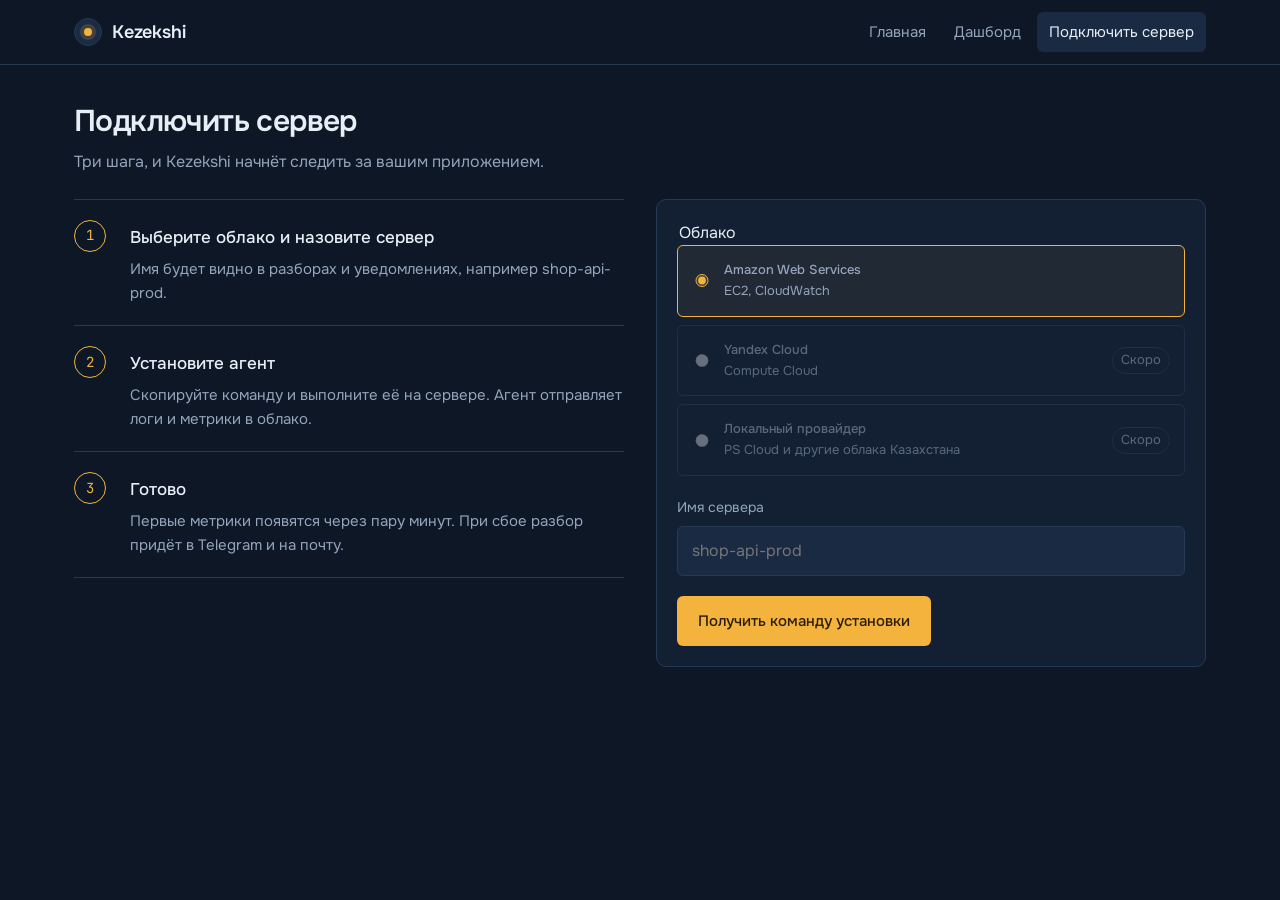
==== src/dashboard/connect.html @ acb70872 "Add files via upload" ====
<!doctype html>
<html lang="ru">
<head>
  <meta charset="utf-8">
  <meta name="viewport" content="width=device-width, initial-scale=1">
  <title>Подключить сервер — Kezekshi</title>
  <link rel="preconnect" href="https://fonts.googleapis.com">
  <link rel="preconnect" href="https://fonts.gstatic.com" crossorigin>
  <link href="https://fonts.googleapis.com/css2?family=Onest:wght@400;500;600&family=JetBrains+Mono:wght@400&display=swap" rel="stylesheet">
  <link rel="stylesheet" href="assets/style.css">
</head>
<body>
  <header class="topbar">
    <div class="wrap">
      <a class="brand" href="index.html"><span class="brand-mark" aria-hidden="true"></span><span class="brand-name">Kezekshi</span></a>
      <nav class="nav" aria-label="Основное меню">
        <a href="index.html">Главная</a>
        <a href="dashboard.html">Дашборд</a>
        <a href="connect.html" aria-current="page">Подключить сервер</a>
      </nav>
    </div>
  </header>

  <main class="wrap">
    <div class="page-head">
      <div>
        <h1>Подключить сервер</h1>
        <p>Три шага, и Kezekshi начнёт следить за вашим приложением.</p>
      </div>
    </div>

    <div class="connect-grid">
      <ol class="connect-steps">
        <li>
          <span class="num">1</span>
          <div><h3>Выберите облако и назовите сервер</h3><p>Имя будет видно в разборах и уведомлениях, например shop-api-prod.</p></div>
        </li>
        <li>
          <span class="num">2</span>
          <div><h3>Установите агент</h3><p>Скопируйте команду и выполните её на сервере. Агент отправляет логи и метрики в облако.</p></div>
        </li>
        <li>
          <span class="num">3</span>
          <div><h3>Готово</h3><p>Первые метрики появятся через пару минут. При сбое разбор придёт в Telegram и на почту.</p></div>
        </li>
      </ol>

      <section class="panel">
        <div class="panel-body">
          <form id="connect-form" novalidate>
            <fieldset>
              <legend>Облако</legend>
              <div class="cloud-options">
                <label class="cloud-opt">
                  <input type="radio" name="cloud" value="aws" checked>
                  <span><b>Amazon Web Services</b><span>EC2, CloudWatch</span></span>
                  <span></span>
                </label>
                <label class="cloud-opt is-disabled">
                  <input type="radio" name="cloud" value="yandex" disabled>
                  <span><b>Yandex Cloud</b><span>Compute Cloud</span></span>
                  <span class="soon">Скоро</span>
                </label>
                <label class="cloud-opt is-disabled">
                  <input type="radio" name="cloud" value="local" disabled>
                  <span><b>Локальный провайдер</b><span>PS Cloud и другие облака Казахстана</span></span>
                  <span class="soon">Скоро</span>
                </label>
              </div>
            </fieldset>

            <div class="form-field">
              <label for="server-name">Имя сервера</label>
              <input class="input" id="server-name" name="server" placeholder="shop-api-prod" autocomplete="off" aria-describedby="server-error">
              <div class="field-error" id="server-error" hidden>Введите имя: латинские буквы, цифры и дефис, от 3 до 40 символов.</div>
            </div>

            <button class="btn btn-primary" type="submit">Получить команду установки</button>
          </form>

          <div class="result" id="result" hidden>
            <h3>Команда для сервера <span id="result-name"></span></h3>
            <p>Выполните её на сервере под пользователем с правами sudo. Ключ показан один раз.</p>
            <pre class="logs" id="install-cmd"></pre>
            <p style="margin-top:12px"><button class="btn btn-ghost btn-small" type="button" id="copy-btn">Скопировать команду</button></p>
          </div>
        </div>
      </section>
    </div>
  </main>

  <div class="toast" id="toast" role="status" hidden></div>
  <script src="assets/connect.js"></script>
</body>
</html>
---- src/dashboard/assets/style.css ----
:root {
  --ink: #0d1726;
  --night: #132034;
  --night-2: #1a2a42;
  --line: #263a56;
  --text: #e8eef6;
  --muted: #93a4bb;
  --signal: #f3b33d;
  --signal-ink: #2b1d02;
  --alert: #f0675d;
  --calm: #58c9a6;
  --radius-s: 6px;
  --radius-m: 10px;
  --font: "Onest", system-ui, -apple-system, "Segoe UI", sans-serif;
  --mono: "JetBrains Mono", ui-monospace, Menlo, Consolas, monospace;
}

* { box-sizing: border-box; }
html { -webkit-text-size-adjust: 100%; }
body {
  margin: 0;
  background: var(--ink);
  color: var(--text);
  font-family: var(--font);
  font-size: 16px;
  line-height: 1.6;
}
a { color: inherit; }
img, svg { display: block; max-width: 100%; }
button, input, select { font: inherit; color: inherit; }
:focus-visible { outline: 2px solid var(--signal); outline-offset: 3px; border-radius: 4px; }

.wrap { width: 100%; max-width: 1180px; margin: 0 auto; padding: 0 24px; }

/* header */
.topbar { border-bottom: 1px solid var(--line); background: var(--ink); position: sticky; top: 0; z-index: 10; }
.topbar .wrap { display: flex; align-items: center; justify-content: space-between; height: 64px; gap: 16px; }
.brand { display: flex; align-items: center; gap: 10px; text-decoration: none; font-weight: 600; font-size: 18px; letter-spacing: -0.01em; }
.brand-mark { width: 28px; height: 28px; border-radius: 50%; background: var(--night-2); border: 1px solid var(--line); position: relative; }
.brand-mark::after { content: ""; position: absolute; width: 8px; height: 8px; border-radius: 50%; background: var(--signal); top: 9px; left: 9px; box-shadow: 0 0 0 4px rgba(243,179,61,.18); }
.nav { display: flex; gap: 4px; }
.nav a { text-decoration: none; color: var(--muted); padding: 8px 12px; border-radius: var(--radius-s); font-size: 15px; }
.nav a:hover { color: var(--text); }
.nav a[aria-current="page"] { color: var(--text); background: var(--night-2); }

/* buttons */
.btn { display: inline-flex; align-items: center; justify-content: center; gap: 8px; padding: 12px 20px; border-radius: var(--radius-s); border: 1px solid transparent; text-decoration: none; font-weight: 500; cursor: pointer; font-size: 15px; }
.btn-primary { background: var(--signal); color: var(--signal-ink); }
.btn-primary:hover { background: #f7c35f; }
.btn-ghost { border-color: var(--line); background: transparent; }
.btn-ghost:hover { border-color: var(--muted); }
.btn-small { padding: 8px 12px; font-size: 14px; }

/* landing hero */
.hero { padding: 88px 0 72px; }
.hero .wrap { display: grid; grid-template-columns: 1.05fr 1fr; gap: 56px; align-items: center; }
.hero h1 { font-size: clamp(36px, 5vw, 60px); line-height: 1.05; letter-spacing: -0.03em; font-weight: 600; margin: 0 0 24px; }
.hero p.lead { font-size: 19px; color: var(--muted); max-width: 34em; margin: 0 0 32px; }
.hero-actions { display: flex; gap: 12px; flex-wrap: wrap; }

.pager { background: var(--night); border: 1px solid var(--line); border-radius: var(--radius-m); padding: 8px 0; }
.pager-head { display: flex; justify-content: space-between; padding: 12px 20px 14px; border-bottom: 1px solid var(--line); color: var(--muted); font-size: 14px; }
.pager-row { display: grid; grid-template-columns: 64px 1fr; gap: 16px; padding: 16px 20px; border-bottom: 1px solid var(--line); }
.pager-row:last-child { border-bottom: 0; }
.pager-time { font-family: var(--mono); font-size: 14px; color: var(--muted); padding-top: 2px; }
.pager-row strong { display: block; font-weight: 500; }
.pager-row span { color: var(--muted); font-size: 14px; }
.pager-row.is-alert .pager-time { color: var(--alert); }
.pager-row.is-ai .pager-time { color: var(--signal); }
.pager-row.is-done .pager-time { color: var(--calm); }

@media (prefers-reduced-motion: no-preference) {
  .pager-row { opacity: 0; transform: translateY(6px); animation: pagerIn .45s ease-out forwards; }
  .pager-row:nth-child(2) { animation-delay: .3s; }
  .pager-row:nth-child(3) { animation-delay: 1.1s; }
  .pager-row:nth-child(4) { animation-delay: 1.9s; }
  .pager-row:nth-child(5) { animation-delay: 2.6s; }
}
@keyframes pagerIn { to { opacity: 1; transform: none; } }

/* sections */
.section { padding: 72px 0; border-top: 1px solid var(--line); }
.section h2 { font-size: clamp(26px, 3vw, 36px); letter-spacing: -0.02em; line-height: 1.15; margin: 0 0 16px; font-weight: 600; max-width: 22em; }
.section > .wrap > p { color: var(--muted); max-width: 40em; margin: 0 0 40px; font-size: 17px; }

.steps { list-style: none; margin: 0; padding: 0; display: grid; grid-template-columns: repeat(3, 1fr); gap: 0; border: 1px solid var(--line); border-radius: var(--radius-m); overflow: hidden; }
.steps li { padding: 28px; border-right: 1px solid var(--line); }
.steps li:last-child { border-right: 0; }
.step-n { font-family: var(--mono); color: var(--signal); font-size: 14px; display: block; margin-bottom: 16px; }
.steps h3 { margin: 0 0 8px; font-size: 19px; font-weight: 500; }
.steps p { margin: 0; color: var(--muted); font-size: 15px; }

.split { display: grid; grid-template-columns: 1fr 1fr; gap: 48px; align-items: start; }
.facts { margin: 0; padding: 0; list-style: none; }
.facts li { padding: 18px 0; border-bottom: 1px solid var(--line); display: grid; grid-template-columns: 160px 1fr; gap: 16px; }
.facts li:first-child { border-top: 1px solid var(--line); }
.facts b { font-weight: 500; }
.facts span { color: var(--muted); }

.cta-band { padding: 72px 0 96px; border-top: 1px solid var(--line); }
.cta-band .wrap { display: flex; justify-content: space-between; align-items: center; gap: 24px; flex-wrap: wrap; }
.cta-band h2 { margin: 0; font-size: clamp(24px, 3vw, 32px); letter-spacing: -0.02em; font-weight: 600; }

.footer { border-top: 1px solid var(--line); padding: 24px 0; color: var(--muted); font-size: 14px; }

/* dashboard */
.page-head { padding: 32px 0 24px; display: flex; justify-content: space-between; align-items: flex-end; gap: 16px; flex-wrap: wrap; }
.page-head h1 { margin: 0; font-size: 30px; letter-spacing: -0.02em; font-weight: 600; }
.page-head p { margin: 4px 0 0; color: var(--muted); }
.source-pill { font-size: 13px; color: var(--muted); border: 1px solid var(--line); border-radius: 999px; padding: 4px 12px; display: inline-flex; align-items: center; gap: 8px; }
.source-pill::before { content: ""; width: 7px; height: 7px; border-radius: 50%; background: var(--muted); }
.source-pill.is-live::before { background: var(--calm); }

.stats { display: grid; grid-template-columns: repeat(4, 1fr); border: 1px solid var(--line); border-radius: var(--radius-m); overflow: hidden; margin-bottom: 24px; }
.stat { padding: 20px; border-right: 1px solid var(--line); background: var(--night); }
.stat:last-child { border-right: 0; }
.stat-value { font-size: 30px; font-weight: 600; letter-spacing: -0.02em; line-height: 1.1; }
.stat-label { color: var(--muted); font-size: 14px; margin-top: 4px; }
.stat.is-open .stat-value { color: var(--alert); }

.panel { min-width: 0; background: var(--night); border: 1px solid var(--line); border-radius: var(--radius-m); }
.panel-head { display: flex; justify-content: space-between; align-items: center; padding: 16px 20px; border-bottom: 1px solid var(--line); gap: 12px; flex-wrap: wrap; }
.panel-head h2 { margin: 0; font-size: 16px; font-weight: 500; }
.panel-body { padding: 20px; }

.top-grid { display: grid; grid-template-columns: 1.6fr 1fr; gap: 24px; margin-bottom: 24px; }
.chart-svg { width: 100%; height: 180px; }
.chart-legend { display: flex; gap: 16px; font-size: 13px; color: var(--muted); margin-top: 12px; }
.chart-legend i { display: inline-block; width: 10px; height: 10px; border-radius: 2px; margin-right: 6px; vertical-align: -1px; }

.break-grid { display: grid; grid-template-columns: 1fr 1fr; gap: 10px; }
.break-btn { text-align: left; background: var(--night-2); border: 1px solid var(--line); border-radius: var(--radius-s); padding: 14px; cursor: pointer; }
.break-btn:hover { border-color: var(--signal); }
.break-btn b { display: block; font-weight: 500; font-size: 15px; }
.break-btn span { color: var(--muted); font-size: 13px; }
.break-note { color: var(--muted); font-size: 13px; margin: 12px 0 0; }

.main-grid { display: grid; grid-template-columns: 400px 1fr; gap: 24px; margin-bottom: 48px; align-items: start; }
.filters { display: flex; gap: 6px; flex-wrap: wrap; }
.chip { border: 1px solid var(--line); background: transparent; border-radius: 999px; padding: 4px 12px; font-size: 13px; cursor: pointer; color: var(--muted); }
.chip[aria-pressed="true"] { background: var(--night-2); color: var(--text); border-color: var(--muted); }

.inc-list { list-style: none; margin: 0; padding: 0; max-height: 640px; overflow-y: auto; }
.inc-item { border-bottom: 1px solid var(--line); }
.inc-item:last-child { border-bottom: 0; }
.inc-item button { width: 100%; text-align: left; background: transparent; border: 0; padding: 16px 20px; cursor: pointer; display: grid; grid-template-columns: 10px 1fr auto; gap: 12px; align-items: start; }
.inc-item button:hover { background: var(--night-2); }
.inc-item button[aria-current="true"] { background: var(--night-2); box-shadow: inset 3px 0 0 var(--signal); }
.sev-dot { width: 10px; height: 10px; border-radius: 50%; margin-top: 7px; }
.sev-critical { background: var(--alert); }
.sev-high { background: var(--signal); }
.sev-medium { background: #7f9bd1; }
.sev-low { background: var(--muted); }
.inc-title { font-weight: 500; font-size: 15px; line-height: 1.4; }
.inc-meta { color: var(--muted); font-size: 13px; display: inline-block; margin-top: 2px; }
.status { font-size: 12px; padding: 2px 8px; border-radius: 999px; white-space: nowrap; }
.status-open { background: rgba(240,103,93,.15); color: #ff9a92; }
.status-resolved { background: rgba(88,201,166,.14); color: #86e0c3; }

.detail-empty { padding: 48px 24px; color: var(--muted); text-align: center; }
.detail-head { padding: 24px; border-bottom: 1px solid var(--line); }
.detail-head h2 { margin: 0 0 8px; font-size: 22px; letter-spacing: -0.01em; font-weight: 600; line-height: 1.3; }
.detail-tags { display: flex; gap: 8px; flex-wrap: wrap; align-items: center; color: var(--muted); font-size: 14px; }
.tag { border: 1px solid var(--line); border-radius: 999px; padding: 2px 10px; font-size: 13px; }
.detail-section { padding: 20px 24px; border-bottom: 1px solid var(--line); }
.detail-section:last-child { border-bottom: 0; }
.detail-section h3 { margin: 0 0 10px; font-size: 14px; font-weight: 500; color: var(--muted); }
.detail-section p { margin: 0; }
.ai-cause { border-left: 3px solid var(--signal); padding-left: 16px; }
.reco { margin: 0; padding-left: 20px; }
.reco li { margin-bottom: 6px; }
.metric-row { display: grid; grid-template-columns: repeat(auto-fit, minmax(140px, 1fr)); gap: 12px; }
.metric { background: var(--night-2); border-radius: var(--radius-s); padding: 12px 14px; }
.metric b { display: block; font-size: 20px; font-weight: 600; }
.metric span { color: var(--muted); font-size: 13px; }
.fix-box { background: rgba(88,201,166,.08); border: 1px solid rgba(88,201,166,.35); border-radius: var(--radius-s); padding: 12px 14px; font-size: 15px; }
.fix-box.is-off { background: transparent; border-color: var(--line); color: var(--muted); }
.logs { background: #0a1220; border: 1px solid var(--line); border-radius: var(--radius-s); padding: 14px; font-family: var(--mono); font-size: 12.5px; line-height: 1.7; overflow-x: auto; margin: 0; white-space: pre; color: #c6d2e2; }
.logs .lv-error { color: #ff8f86; }
.logs .lv-warn { color: var(--signal); }

.toast { position: fixed; bottom: 24px; left: 50%; transform: translateX(-50%); background: var(--night-2); border: 1px solid var(--line); padding: 12px 18px; border-radius: var(--radius-s); font-size: 14px; max-width: calc(100% - 32px); z-index: 50; }
.toast[hidden] { display: none; }

/* connect */
.connect-grid { display: grid; grid-template-columns: 1fr 1fr; gap: 32px; padding-bottom: 64px; align-items: start; }
.connect-steps { list-style: none; margin: 0; padding: 0; }
.connect-steps li { display: grid; grid-template-columns: 40px 1fr; gap: 16px; padding: 20px 0; border-bottom: 1px solid var(--line); }
.connect-steps li:first-child { border-top: 1px solid var(--line); }
.connect-steps .num { width: 32px; height: 32px; border-radius: 50%; border: 1px solid var(--signal); color: var(--signal); display: grid; place-items: center; font-family: var(--mono); font-size: 14px; }
.connect-steps h3 { margin: 4px 0 6px; font-size: 17px; font-weight: 500; }
.connect-steps p { margin: 0; color: var(--muted); font-size: 15px; }

.form-field { margin-bottom: 20px; }
.form-field label, .form-field legend { display: block; font-size: 14px; color: var(--muted); margin-bottom: 8px; padding: 0; }
fieldset { border: 0; margin: 0 0 20px; padding: 0; }
.input { width: 100%; background: var(--night-2); border: 1px solid var(--line); border-radius: var(--radius-s); padding: 11px 14px; }
.input:focus { border-color: var(--signal); outline: none; }
.cloud-options { display: grid; gap: 8px; }
.cloud-opt { display: grid; grid-template-columns: 20px 1fr auto; gap: 12px; align-items: center; border: 1px solid var(--line); border-radius: var(--radius-s); padding: 14px; cursor: pointer; }
.cloud-opt:has(input:checked) { border-color: var(--signal); background: rgba(243,179,61,.06); }
.cloud-opt.is-disabled { cursor: not-allowed; opacity: .55; }
.cloud-opt input { accent-color: var(--signal); margin: 0; }
.cloud-opt b { font-weight: 500; display: block; }
.cloud-opt span { color: var(--muted); font-size: 13px; }
.soon { font-size: 12px; border: 1px solid var(--line); border-radius: 999px; padding: 2px 8px; color: var(--muted); }
.field-error { color: #ff9a92; font-size: 13px; margin-top: 6px; }
.field-error[hidden] { display: none; }
.result { margin-top: 24px; }
.result[hidden] { display: none; }
.result h3 { margin: 0 0 8px; font-size: 16px; font-weight: 500; }
.result p { color: var(--muted); margin: 0 0 12px; font-size: 15px; }

@media (max-width: 960px) {
  .hero .wrap, .split, .top-grid, .main-grid, .connect-grid { grid-template-columns: 1fr; }
  .hero { padding: 56px 0 48px; }
  .stats { grid-template-columns: repeat(2, 1fr); }
  .stat:nth-child(2) { border-right: 0; }
  .stat:nth-child(-n+2) { border-bottom: 1px solid var(--line); }
}
@media (max-width: 720px) {
  .wrap { padding: 0 16px; }
  .steps { grid-template-columns: 1fr; }
  .steps li { border-right: 0; border-bottom: 1px solid var(--line); }
  .steps li:last-child { border-bottom: 0; }
  .facts li { grid-template-columns: 1fr; gap: 4px; }
  .nav a { padding: 8px; font-size: 14px; }
  .brand-name { display: none; }
  .break-grid { grid-template-columns: 1fr; }
}

.log-table { width: 100%; border-collapse: collapse; font-size: 14px; }
.log-table th { text-align: left; color: var(--muted); font-weight: 500; font-size: 13px; padding: 6px 8px; border-bottom: 1px solid var(--line); }
.log-table td { padding: 8px; border-bottom: 1px solid var(--line); vertical-align: top; }
.log-table td.lv-error { color: #ff8f86; }
.log-table td.lv-warn { color: var(--signal); }
.log-table td:last-child, .log-table th:last-child { text-align: right; }
.alarm-list {
  list-style: none;
  margin: 0;
  padding: 0;
}
.alarm-item {
  border-bottom: 1px solid var(--line);
}
.alarm-item:last-child {
  border-bottom: 0;
}
.alarm-item button {
  width: 100%;
  text-align: left;
  background: transparent;
  color: var(--text);
  border: 0;
  padding: 14px 20px;
  cursor: pointer;
  display: grid;
  gap: 8px;
}
.alarm-item button:hover {
  background: var(--night-2);
}
.alarm-top {
  display: flex;
  justify-content: space-between;
  align-items: center;
  gap: 12px;
}
.alarm-name {
  font-weight: 500;
  font-size: 15px;
}
.alarm-bar {
  height: 6px;
  background: var(--night-2);
  border-radius: 3px;
  overflow: hidden;
}
.alarm-bar i {
  display: block;
  height: 100%;
  background: var(--signal);
  border-radius: 3px;
}ы
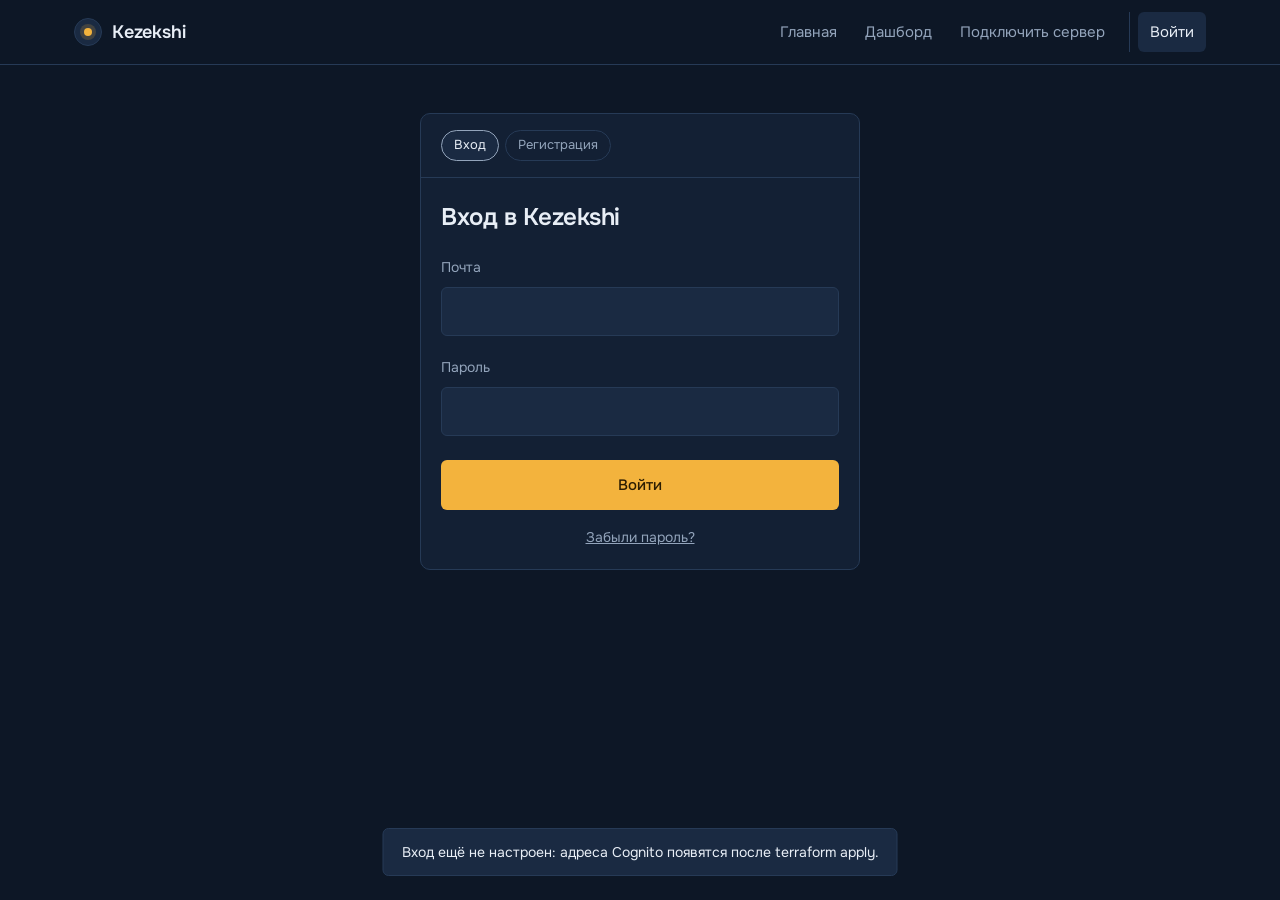
==== commit eb476e65: "Accounts: sign-in, own servers and own Telegram for every user Cognito user pool (email + password)," ====
--- a/src/dashboard/connect.html
+++ b/src/dashboard/connect.html
@@ -41,7 +41,7 @@
         </li>
         <li>
           <span class="num">3</span>
-          <div><h3>Готово</h3><p>Первые метрики появятся через пару минут. При сбое разбор придёт в Telegram и на почту.</p></div>
+          <div><h3>Готово</h3><p>Первые метрики появятся через пару минут. Сервер появится в «Мои серверы» на дашборде, а разборы сбоев придут в ваш Telegram (подключается там же).</p></div>
         </li>
       </ol>
 
@@ -90,6 +90,8 @@
   </main>
 
   <div class="toast" id="toast" role="status" hidden></div>
+  <script src="assets/config.js"></script>
+  <script src="assets/auth.js"></script>
   <script src="assets/connect.js"></script>
 </body>
 </html>
--- a/src/dashboard/assets/style.css
+++ b/src/dashboard/assets/style.css
@@ -111,7 +111,7 @@
 .source-pill::before { content: ""; width: 7px; height: 7px; border-radius: 50%; background: var(--muted); }
 .source-pill.is-live::before { background: var(--calm); }
 
-.stats { display: grid; grid-template-columns: repeat(4, 1fr); border: 1px solid var(--line); border-radius: var(--radius-m); overflow: hidden; margin-bottom: 24px; }
+.stats { display: grid; grid-template-columns: repeat(3, 1fr); border: 1px solid var(--line); border-radius: var(--radius-m); overflow: hidden; margin-bottom: 24px; }
 .stat { padding: 20px; border-right: 1px solid var(--line); background: var(--night); }
 .stat:last-child { border-right: 0; }
 .stat-value { font-size: 30px; font-weight: 600; letter-spacing: -0.02em; line-height: 1.1; }
@@ -214,9 +214,6 @@
 @media (max-width: 960px) {
   .hero .wrap, .split, .top-grid, .main-grid, .connect-grid { grid-template-columns: 1fr; }
   .hero { padding: 56px 0 48px; }
-  .stats { grid-template-columns: repeat(2, 1fr); }
-  .stat:nth-child(2) { border-right: 0; }
-  .stat:nth-child(-n+2) { border-bottom: 1px solid var(--line); }
 }
 @media (max-width: 720px) {
   .wrap { padding: 0 16px; }
@@ -227,6 +224,9 @@
   .nav a { padding: 8px; font-size: 14px; }
   .brand-name { display: none; }
   .break-grid { grid-template-columns: 1fr; }
+  .stat { padding: 16px 12px; }
+  .stat-value { font-size: 24px; }
+  .stat-label { font-size: 13px; }
 }
 
 .log-table { width: 100%; border-collapse: collapse; font-size: 14px; }
@@ -281,4 +281,40 @@
   height: 100%;
   background: var(--signal);
   border-radius: 3px;
-}ы+}
+
+/* вход и личный кабинет */
+.nav-auth { display: inline-flex; align-items: center; gap: 4px; margin-left: 8px; padding-left: 8px; border-left: 1px solid var(--line); }
+.nav-user { color: var(--muted); font-size: 14px; max-width: 180px; overflow: hidden; text-overflow: ellipsis; white-space: nowrap; }
+.auth-wrap { display: flex; justify-content: center; padding: 48px 24px 96px; }
+.auth-panel { width: 100%; max-width: 440px; }
+.auth-title { font-size: 24px; font-weight: 600; letter-spacing: -0.02em; margin: 0 0 20px; }
+.auth-btn { width: 100%; margin-top: 4px; }
+.auth-hint { color: var(--muted); font-size: 14px; margin: 6px 0 16px; }
+.auth-links { margin: 16px 0 0; font-size: 14px; text-align: center; }
+.auth-links a { color: var(--muted); }
+form[hidden] { display: none; }
+
+.account-bar { display: flex; align-items: center; gap: 12px; flex-wrap: wrap; }
+.select { background: var(--night-2); border: 1px solid var(--line); border-radius: var(--radius-s); padding: 7px 10px; font-size: 14px; }
+.server-list { list-style: none; margin: 0; padding: 0; }
+.server-item { padding: 16px 20px; border-bottom: 1px solid var(--line); display: grid; gap: 10px; }
+.server-item:last-child { border-bottom: 0; }
+.server-top { display: flex; justify-content: space-between; align-items: center; gap: 12px; flex-wrap: wrap; }
+.server-name { font-weight: 500; }
+.server-name small { color: var(--muted); font-family: var(--mono); font-weight: 400; margin-left: 6px; }
+.server-metrics { display: grid; grid-template-columns: repeat(4, minmax(0, 1fr)); gap: 8px; }
+.server-metric { background: var(--night-2); border-radius: var(--radius-s); padding: 8px 10px; }
+.server-metric b { display: block; font-size: 18px; font-weight: 500; }
+.server-metric span { color: var(--muted); font-size: 12px; }
+.server-metric em { font-style: normal; color: var(--muted); font-size: 12px; }
+.server-risk { color: var(--signal); font-size: 14px; }
+.status-online { background: rgba(88,201,166,.14); color: #86e0c3; }
+.status-pending { background: rgba(147,164,187,.15); color: var(--muted); }
+.status-offline { background: rgba(240,103,93,.15); color: #ff9a92; }
+.demo-note { border: 1px dashed var(--line); border-radius: var(--radius-m); padding: 14px 18px; color: var(--muted); margin-bottom: 24px; font-size: 15px; }
+.demo-note a { color: var(--signal); }
+@media (max-width: 720px) {
+  .server-metrics { grid-template-columns: repeat(2, minmax(0, 1fr)); }
+  .nav-user { display: none; }
+}
